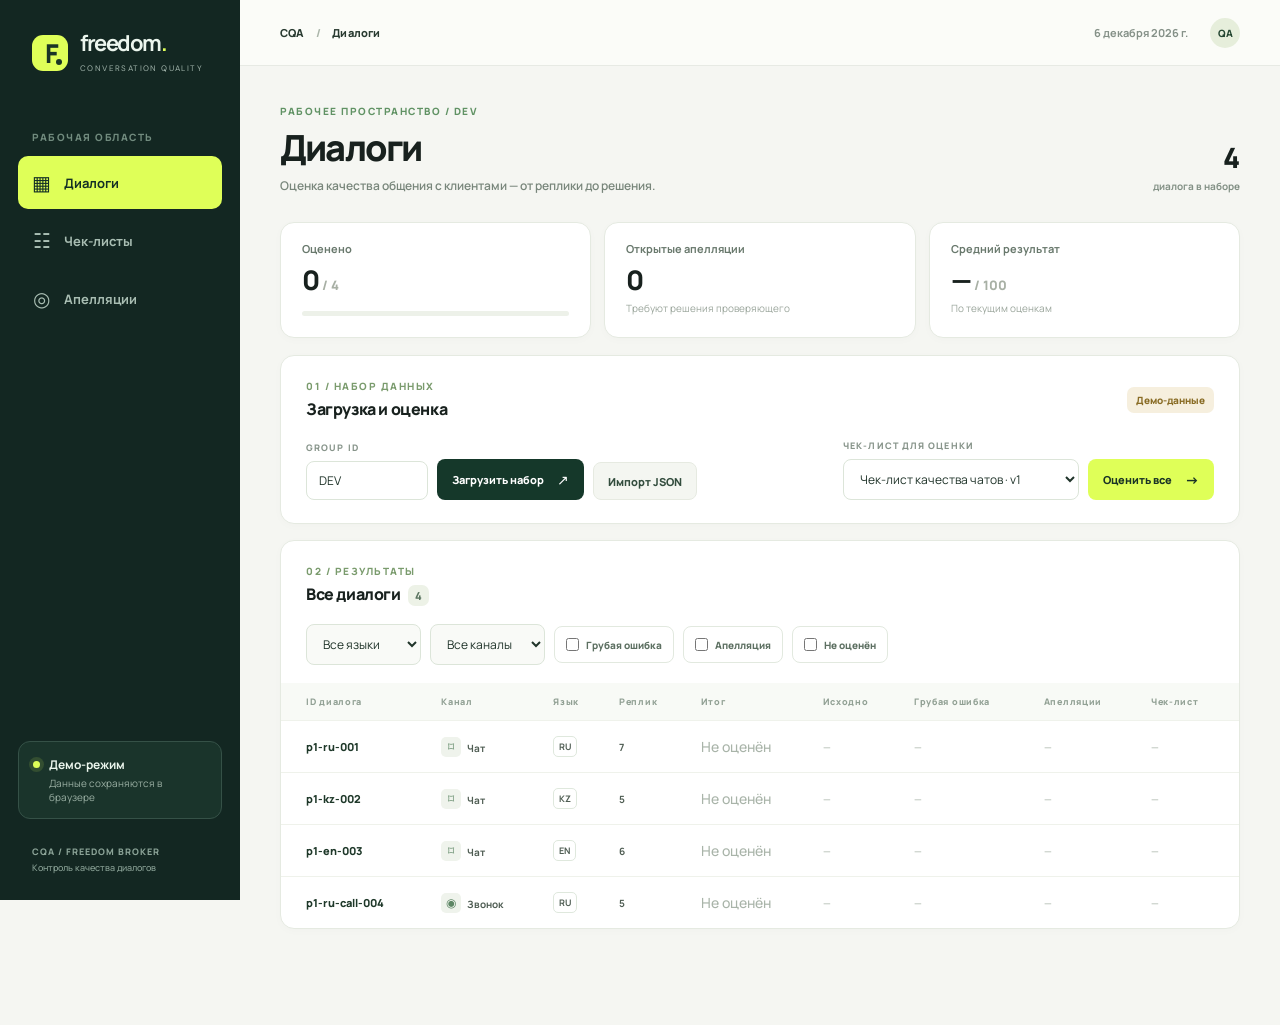
==== index.html @ 84fd0708 "Build CQA frontend demo with API adapter" ====
<!doctype html>
<html lang="ru">
<head>
  <meta charset="utf-8">
  <meta name="viewport" content="width=device-width, initial-scale=1">
  <meta name="theme-color" content="#f5f6f2">
  <title>CQA · Контроль качества диалогов</title>
  <link rel="stylesheet" href="./styles.css">
</head>
<body>
  <cqa-app api-base="/api"></cqa-app>
  <script type="module" src="./app.js"></script>
</body>
</html>
---- styles.css ----
@import url('https://fonts.googleapis.com/css2?family=DM+Sans:wght@400;500;600;700&family=Manrope:wght@400;500;600;700;800&display=swap');

:root{font-family:Manrope,Arial,sans-serif;color:#18211e;background:#f5f6f2;font-synthesis:none}*{box-sizing:border-box}[hidden]{display:none!important}body{margin:0}button,input,select,textarea{font:inherit}button{cursor:pointer}button:disabled{opacity:.46;cursor:not-allowed}a{color:inherit}cqa-app,cqa-conversation-list,cqa-conversation-card,cqa-checklist-editor,cqa-appeals{display:block}.app-shell{min-height:100vh;display:grid;grid-template-columns:240px minmax(0,1fr)}.sidebar{background:#132722;color:#ecf6ee;min-height:100vh;display:flex;flex-direction:column;padding:30px 18px 25px;position:sticky;top:0;height:100vh}.brand{display:flex;gap:12px;align-items:center;padding:2px 14px 57px}.brand-mark{height:36px;width:36px;border-radius:11px;background:#dfff58;color:#193526;display:grid;place-items:center;position:relative;font-size:26px;font-weight:800;letter-spacing:-4px;line-height:1}.brand-mark i{position:absolute;width:6px;height:6px;border-radius:50%;background:#193526;right:6px;bottom:6px}.brand strong{font-size:22px;letter-spacing:-1.5px;line-height:1}.brand strong span{color:#deff58}.brand small{display:block;font-family:'DM Sans',sans-serif;font-size:8px;letter-spacing:1.4px;margin-top:7px;color:#9db0a7}.workspace-label,.section-kicker,.eyebrow,.mini-label{font-size:10px;font-weight:800;letter-spacing:1.5px}.workspace-label{padding:0 14px;color:#718b7e;margin-bottom:12px}.nav{display:grid;gap:5px}.nav button{border:0;background:transparent;color:#a9beb3;padding:13px 14px;border-radius:10px;text-align:left;font-size:13px;font-weight:700;display:flex;gap:13px;align-items:center}.nav button span{font-size:20px;width:19px;text-align:center;font-weight:400}.nav button:hover{background:#224036;color:white}.nav button.active{background:#dfff58;color:#143025}.nav button i{font-style:normal;background:#f4ead8;color:#393719;border-radius:100px;padding:2px 6px;font-size:10px;margin-left:auto}.sidebar-bottom{margin-top:auto}.workspace-card{border:1px solid #355147;border-radius:12px;padding:14px;display:flex;gap:9px;align-items:flex-start;background:#1a342b}.workspace-card strong{display:block;font-size:12px}.workspace-card small{display:block;color:#9aafa3;font-size:10px;margin-top:3px;line-height:1.4}.live-dot{height:7px;width:7px;border-radius:50%;background:#dfff58;box-shadow:0 0 0 4px #dfff5820;margin-top:5px;flex:none}.sidebar-note{padding:25px 14px 0;color:#8ba397;font-size:9px;font-weight:800;letter-spacing:1px;line-height:1.7}.sidebar-note span{font-weight:500;letter-spacing:0}.main-shell{min-width:0}.topbar{height:66px;border-bottom:1px solid #e7eae4;display:flex;align-items:center;justify-content:space-between;padding:0 40px;background:#fbfcf8}.breadcrumb{font-size:11px;color:#283a30;font-weight:800;letter-spacing:.2px}.breadcrumb span{color:#aab5a9;margin:0 9px}.topbar-right{display:flex;gap:22px;align-items:center}.topbar-date{color:#859188;font-size:11px;font-weight:700}.avatar{height:30px;width:30px;border-radius:50%;display:grid;place-items:center;background:#e6eedb;color:#244631;font-size:10px;font-weight:800}main{max-width:1600px;margin:auto;padding:38px 40px 80px}.page-head{display:flex;align-items:flex-end;justify-content:space-between;gap:20px;margin-bottom:28px}.eyebrow{color:#609264;margin-bottom:9px}.page-head h1,.card-heading h1{font-size:36px;line-height:1.15;letter-spacing:-1.8px;margin:0 0 9px;font-weight:800}.page-head p{margin:0;color:#78867b;font-size:12px;font-weight:600}.head-stat{text-align:right;padding:0 0 1px;min-width:135px}.head-stat strong{display:block;font-size:28px;line-height:1;font-weight:800}.head-stat span{display:block;font-size:10px;color:#829085;margin-top:8px;font-weight:700}.metric-row{display:grid;grid-template-columns:repeat(3,minmax(0,1fr));gap:13px;margin-bottom:17px}.metric,.panel{border:1px solid #e5eae1;background:#fff;border-radius:14px;box-shadow:0 2px 10px #14271c05}.metric{padding:18px 21px;min-height:116px}.metric>span{display:block;color:#69796d;font-size:11px;font-weight:700}.metric strong{font-size:27px;font-weight:800;letter-spacing:-1px;display:block;margin-top:5px}.metric strong small{color:#a8b0a5;font-size:13px;letter-spacing:0}.metric>small{display:block;color:#9aa59b;font-size:10px;margin-top:3px}.metric-bar,.section-track{height:5px;background:#edf1e9;border-radius:9px;overflow:hidden;margin-top:13px}.metric-bar i,.section-track i{display:block;height:100%;background:#9fca49;border-radius:9px}.panel{padding:23px 25px;margin-bottom:16px}.section-heading{display:flex;align-items:center;justify-content:space-between;gap:12px;margin-bottom:19px}.section-kicker{color:#7a9b6d;display:block;margin-bottom:5px}.section-heading h2,.criteria-heading h2{font-size:16px;letter-spacing:-.4px;margin:0;font-weight:800}.section-heading h2 em,.criteria-heading h2 em{font-style:normal;font-size:11px;background:#edf2e7;color:#5b7560;border-radius:7px;padding:3px 7px;margin-left:5px}.mode-pill,.status-badge,.appeal-status{font-size:10px;font-weight:800;padding:6px 9px;border-radius:7px;background:#e9f4e8;color:#2c7a3d;white-space:nowrap}.mode-pill.demo{background:#f6efde;color:#896c25}.toolbar{display:flex;align-items:end;gap:9px;flex-wrap:wrap}.toolbar-spacer{flex:1}.field{display:flex;flex-direction:column;gap:7px;min-width:0}.field>span{font-size:9px;font-weight:800;color:#87948a;letter-spacing:1.1px}.field input,.field select,.field textarea,.filters select,.section-edit-row input,.scale-row input{background:#fff;border:1px solid #dce5d9;border-radius:8px;color:#20342a;outline:none;padding:10px 12px;font-size:12px;min-width:0;width:100%;transition:border-color .15s,box-shadow .15s}.field input:focus,.field select:focus,.field textarea:focus,.filters select:focus,.section-edit-row input:focus,.scale-row input:focus{border-color:#8eb74b;box-shadow:0 0 0 3px #c5e99040}.field textarea{resize:vertical;line-height:1.5}.field.compact{min-width:118px}.field.compact input{max-width:122px}.field.checklist-select{min-width:236px}.button{border:1px solid transparent;border-radius:8px;padding:10px 14px;font-size:11px;font-weight:800;min-height:38px;white-space:nowrap;display:inline-flex;align-items:center;justify-content:center;gap:13px;text-decoration:none}.button span{font-size:14px}.button.dark{background:#15382a;color:white}.button.dark:hover{background:#245842}.button.primary{background:#dfff58;color:#1a3326}.button.primary:hover{background:#d2f04b}.button.soft{background:#f4f6f1;color:#334d3e;border-color:#e6eae1}.button.soft:hover{background:#eaf1e5}.upload{position:relative;overflow:hidden}.upload input{position:absolute;inset:0;opacity:0;cursor:pointer}.job{margin-top:18px;border-top:1px solid #edf0e9;padding-top:15px}.job>div{display:flex;justify-content:space-between;font-size:11px;color:#77877a}.job strong{color:#2a4434}.job progress{width:100%;height:7px;accent-color:#9dca42;margin-top:8px}.list-panel{padding-bottom:0}.filters{display:flex;gap:9px;align-items:center;flex-wrap:wrap;margin-bottom:18px}.filters select{width:auto;min-width:115px;background:#f9faf7}.filter-check{display:inline-flex;align-items:center;gap:7px;border:1px solid #e2e9df;border-radius:8px;padding:9px 11px;color:#5d7062;font-size:10px;font-weight:800;min-height:37px;white-space:nowrap}.filter-check input,.toggle-row input{accent-color:#557d2a;margin:0}.table-wrap{overflow:auto;margin:0 -25px}.table-wrap table{width:100%;border-collapse:collapse;min-width:1000px;text-align:left}.table-wrap th{font-size:9px;letter-spacing:.7px;color:#91a094;padding:12px 13px;background:#f8faf6;font-weight:800;white-space:nowrap}.table-wrap th:first-child,.table-wrap td:first-child{padding-left:25px}.table-wrap td{padding:15px 13px;font-size:10px;font-weight:700;color:#4f5d53;border-top:1px solid #eff2eb;white-space:nowrap}.table-wrap tr[data-action]:hover{background:#f7fbef;cursor:pointer}.id-cell{color:#1e3829!important;font-size:11px!important;font-weight:800!important}.channel-icon{display:inline-grid;place-items:center;background:#eff3ec;color:#5d8665;width:20px;height:20px;border-radius:5px;margin-right:4px;font-size:12px}.language-pill{display:inline-block;border:1px solid #dfe8dd;border-radius:5px;padding:3px 5px;font-size:9px}.score-cell{font-size:14px!important;font-weight:800!important;color:#263e2e!important}.muted{color:#a9b4a9!important;font-weight:500}.count-pill{background:#fff2d8;color:#987025;border-radius:5px;padding:4px 6px}.checklist-cell{max-width:170px;overflow:hidden;text-overflow:ellipsis}.checklist-cell span{color:#a2ada4}.row-arrow{font-size:15px!important;color:#8a9e8a!important}.empty{text-align:center;padding:45px 20px;color:#a1aea2}.empty-icon{font-size:33px;color:#a9ca79}.empty h3{font-size:14px;color:#304c37;margin:7px 0}.empty p{font-size:11px;margin:0}.card-head{margin-bottom:23px}.back-link{border:0;background:transparent;padding:0;color:#6c856a;font-size:11px;font-weight:800;margin-bottom:16px}.back-link:hover,.text-button:hover{color:#28532e}.card-heading{display:flex;justify-content:space-between;gap:20px;align-items:center}.card-heading h1{margin-bottom:8px}.card-meta{display:flex;gap:9px;align-items:center;color:#708472;font-size:10px;font-weight:700}.card-meta span+span:before{content:'·';margin-right:9px;color:#b5c0b4}.detail-grid{display:grid;grid-template-columns:minmax(330px,.88fr) minmax(430px,1.12fr);gap:17px;align-items:start}.transcript-panel{position:sticky;top:16px;max-height:calc(100vh - 32px);overflow:auto}.subtle-count{color:#99a79a;font-size:10px;font-weight:700}.messages{display:grid;gap:14px}.message{border-radius:10px;border:1px solid #e8eee6;background:#fafcf9;padding:13px 15px;scroll-margin-top:20px;transition:background .3s,border-color .3s,box-shadow .3s}.message.operator{background:#eff7ed;border-color:#dcebdd}.message.bot,.message.system{background:#f6f7f6;color:#818e83}.message.highlight{background:#faffda;border-color:#b7d96d;box-shadow:0 0 0 3px #dfff5860}.message-info{display:flex;justify-content:space-between;gap:8px;align-items:center;color:#95a498;font-size:9px;font-weight:700}.speaker{color:#42694d;font-size:10px;font-weight:800}.client .speaker{color:#485d69}.bot .speaker,.system .speaker{color:#8a988e}.message p{font-size:11px;line-height:1.65;margin:8px 0 0;color:#334538;font-weight:600}.audio-box{border:1px solid #deeadb;background:#f4faf1;border-radius:10px;padding:13px;margin-bottom:18px}.audio-box strong,.audio-box span{display:block;font-size:10px}.audio-box span{color:#7d8d7c;margin-top:4px}.audio-box audio{width:100%;height:35px;margin-top:10px}.audio-box a{display:inline-block;font-size:10px;color:#477d48;margin-top:4px;font-weight:800}.result-col .panel{margin-bottom:15px}.evaluate-row{display:flex;align-items:end;gap:10px}.evaluate-row .field{flex:1}.score-hero{display:flex;align-items:center;justify-content:space-between;gap:13px;background:#f5faeb;border:1px solid #e5f0d8;border-radius:11px;padding:19px;margin-top:20px}.score-hero>div>span{display:block;color:#658360;font-size:9px;font-weight:800;letter-spacing:1px}.score-hero strong{display:block;color:#183b29;font-size:39px;letter-spacing:-2.5px;line-height:1.2}.score-hero strong small{font-size:12px;letter-spacing:0;color:#8ea18d}.score-hero p{margin:0;color:#829681;font-size:10px;font-weight:700}.gross-flag{background:#e4f2df;color:#4b7d4c;border-radius:6px;padding:7px 9px;font-size:9px;font-weight:800;white-space:nowrap}.gross-flag.active{background:#fee9e4;color:#b84d3f}.section-scores{display:grid;gap:14px;margin-top:21px}.section-scores>div{display:grid;grid-template-columns:1fr auto;gap:1px 10px;align-items:center}.section-scores span{font-size:10px;color:#607362;font-weight:700}.section-scores strong{font-size:11px;color:#25422e}.section-scores strong small{color:#9daea1;font-weight:600}.section-track{grid-column:1/-1;margin-top:5px;height:4px}.result-foot{border-top:1px solid #edf1e8;color:#a6b0a6;font-size:9px;margin-top:19px;padding-top:12px}.criteria-heading{margin:27px 0 13px}.criteria-list{display:grid;gap:12px}.criterion{background:white;border:1px solid #e5eae1;border-radius:12px;overflow:hidden;box-shadow:0 2px 10px #14271c04}.criterion-top{display:flex;align-items:center;gap:11px;padding:17px 17px 12px}.criterion-number{flex:none;height:27px;width:27px;border-radius:7px;background:#edf4e8;color:#4d794e;display:grid;place-items:center;font-size:10px;font-weight:800}.criterion-title{flex:1;min-width:0}.criterion-title h3{font-size:12px;margin:0 0 3px;font-weight:800;color:#253d2d}.criterion-title span{display:block;font-size:9px;color:#9aa99b;font-weight:700}.answer-pill{border-radius:5px;padding:5px 8px;font-size:10px;font-weight:800;white-space:nowrap;background:#f0f3ed;color:#6f806f}.answer-pill.good{background:#e4f4df;color:#47804b}.answer-pill.bad{background:#fff0e9;color:#ae6249}.answer-pill.na{background:#f2f0e3;color:#8b7a49}.criterion-body{padding:0 17px 15px}.criterion-score{display:flex;gap:10px;align-items:baseline;border-bottom:1px solid #f0f2ed;padding-bottom:10px}.criterion-score strong{font-size:11px}.criterion-score span{font-size:9px;color:#9aa99b;font-weight:700}.criterion-body>p{font-size:10px;color:#637466;line-height:1.65;margin:11px 0}.evidence-row{display:flex;gap:6px;flex-wrap:wrap}.evidence-chip{max-width:100%;overflow:hidden;text-overflow:ellipsis;white-space:nowrap;border:1px solid #dcebd7;background:#f7fbf4;border-radius:6px;color:#4f7355;padding:6px 8px;font-size:9px;text-align:left}.evidence-chip:hover{background:#eaf6e4}.evidence-chip b{color:#38613c}.na-box{border-left:3px solid #c3b884;background:#faf8ec;padding:8px 10px;margin-bottom:10px}.na-box strong{font-size:9px;color:#756d45;display:block}.na-box span{font-size:10px;color:#786f4a}.text-button{border:0;background:none;color:#5b8b55;font-size:10px;font-weight:800;padding:0}.criterion-body>.text-button{margin-top:12px}.criterion-actions{border-top:1px solid #f0f2ed;margin-top:13px;padding-top:11px}.criterion-actions .text-button{display:flex;justify-content:space-between;width:100%}.appeal-trail{border:1px solid #e8e5d4;background:#fffdf5;border-radius:8px;padding:10px;margin-top:12px;font-size:10px;color:#665e3b}.appeal-trail div{margin-top:4px}.appeal-trail p{margin:7px 0 0;color:#817753}.mini-label{color:#849a7f;font-size:9px}.history-panel{margin-top:17px}.history-row{border:0;border-top:1px solid #edf1e9;background:white;padding:12px 2px;display:flex;justify-content:space-between;text-align:left;width:100%;font-size:10px;color:#4e6753}.history-row.active{color:#2f773a}.history-row small{display:block;color:#9ca99b;margin-top:3px}.history-row strong{font-size:13px}.editor-grid{display:grid;grid-template-columns:275px minmax(0,1fr);gap:17px;align-items:start}.checklist-sidebar{position:sticky;top:16px}.checklist-item{display:flex;align-items:center;justify-content:space-between;gap:6px;text-align:left;border:1px solid #e8ede4;background:#fff;border-radius:9px;padding:12px;width:100%;margin-bottom:7px;color:#34513a}.checklist-item.active{border-color:#b4d884;background:#f5faec}.checklist-item strong,.checklist-item small{display:block}.checklist-item strong{font-size:10px;line-height:1.4}.checklist-item small{color:#97a697;font-size:9px;margin-top:4px}.checklist-item i{font-style:normal;color:#648150;background:#e4f0d6;padding:4px 6px;border-radius:4px;font-size:8px;font-weight:800}.sidebar-actions{display:grid;grid-template-columns:1fr 1fr;gap:6px;margin-top:14px}.sidebar-actions .button{font-size:9px;padding:8px 5px;white-space:normal}.editor-panel{padding:25px}.form-grid{display:grid;grid-template-columns:2fr 1fr;gap:12px}.form-grid.three{grid-template-columns:1fr 1.2fr 1fr}.editor-section-head{display:flex;justify-content:space-between;align-items:end;margin:29px 0 12px}.editor-section-head h3{margin:0;font-size:13px}.section-editor{display:grid;gap:7px}.section-edit-row{display:flex;align-items:center;gap:8px}.section-edit-row>span{font-size:10px;color:#91a18f;font-weight:800;width:25px}.section-edit-row input{flex:1}.icon-button{width:30px;height:30px;border:1px solid #e4eadf;background:#fafbf9;border-radius:6px;color:#758673;font-size:18px;display:grid;place-items:center}.icon-button:hover{color:#b54b43;background:#fff2ee}.criterion-editor-list{display:grid;gap:7px}.criterion-edit{border:1px solid #e4ebdf;border-radius:9px;background:#fff;overflow:hidden}.criterion-edit[open]{border-color:#bfd99e}.criterion-edit summary{list-style:none;cursor:pointer;display:flex;align-items:center;gap:10px;padding:11px}.criterion-edit summary::-webkit-details-marker{display:none}.criterion-edit summary>span:nth-child(2){flex:1}.criterion-edit summary strong,.criterion-edit summary small{display:block}.criterion-edit summary strong{font-size:10px;color:#2b4a33}.criterion-edit summary small{font-size:9px;color:#a1afa0;margin-top:2px}.summary-arrow{font-size:17px;color:#94a592}.criterion-edit-body{border-top:1px solid #e9efe5;background:#fdfefd;padding:15px;display:grid;gap:12px}.toggle-row{font-size:10px;font-weight:800;color:#536d55;display:flex;gap:7px;align-items:center}.scale-editor{background:#f5f8f3;border-radius:8px;padding:11px}.small-head{display:flex;justify-content:space-between;align-items:center;margin-bottom:8px;font-size:10px}.scale-row{display:grid;grid-template-columns:75px 1fr 30px;gap:6px;margin-top:6px}.editor-item-actions{display:flex;gap:13px;border-top:1px solid #e9eee6;padding-top:12px}.editor-item-actions .danger-text{margin-left:auto}.danger-text{color:#bb5b4a!important}.editor-footer{border-top:1px solid #e5ece1;padding-top:20px;margin-top:24px;display:flex;justify-content:space-between;align-items:center;gap:12px}.editor-footer>div{display:flex;align-items:baseline;gap:7px}.editor-footer span{font-size:10px;color:#758774;font-weight:700}.editor-footer strong{font-size:23px;color:#264d30}.editor-footer small{font-size:9px;color:#a5b2a3}.error-list{color:#a34236;background:#fff4f0;border:1px solid #f3d5ca;border-radius:8px;font-size:10px;padding:12px 12px 12px 27px}.appeals-grid{display:grid;grid-template-columns:300px minmax(0,1fr);gap:17px;align-items:start}.appeals-queue{position:sticky;top:16px}.queue-tabs{display:flex;background:#f4f7f1;border-radius:8px;padding:3px;margin-bottom:13px}.queue-tabs button{border:0;background:none;flex:1;color:#7c8c7c;font-size:10px;font-weight:800;padding:8px;border-radius:6px}.queue-tabs button.active{background:white;color:#345c3b;box-shadow:0 1px 4px #263b2415}.appeal-item{display:grid;gap:5px;text-align:left;width:100%;background:white;border:1px solid #e8ede4;border-radius:8px;padding:12px;margin-top:7px;color:#334b39;font-size:10px}.appeal-item.active{border-color:#a9d17a;background:#f7fbf1}.appeal-item-top{display:flex;justify-content:space-between;align-items:center;gap:6px}.appeal-item-top strong{font-size:11px}.appeal-item small{color:#96a497;font-size:9px}.appeal-status{justify-self:start;margin-top:4px}.appeal-status.open{background:#fff1d9;color:#9c6c1e}.appeal-info{display:grid;grid-template-columns:repeat(3,1fr);gap:12px;border:1px solid #e8eee4;border-radius:9px;padding:13px;margin-bottom:20px}.appeal-info span{display:block;color:#9aab99;font-size:9px;font-weight:800;letter-spacing:.7px;margin-bottom:5px}.appeal-info strong{display:block;font-size:11px;color:#365140}.review-block{border-top:1px solid #edf1e9;padding:16px 0}.review-block>p{font-size:11px;line-height:1.65;color:#3c5341;margin:7px 0 0}.review-messages{display:grid;gap:7px;margin-top:10px}.review-message{background:#f8faf6;border:1px solid #e8eee4;border-radius:7px;padding:10px}.review-message.highlight{border-color:#aad075;background:#f2fae9}.review-message span{font-size:9px;color:#7d967c;font-weight:800}.review-message p{font-size:10px;line-height:1.5;color:#405446;margin:5px 0 0}.comment-block{background:#f8faf4;border:1px solid #e8efe1;border-radius:8px;padding:13px}.comment-block small{color:#9eab9b;font-size:9px}.decision-form{border-top:1px solid #edf1e9;padding-top:20px;margin-top:18px;display:grid;gap:14px}.decision-actions{display:flex;gap:18px}.decision-actions label{display:flex;align-items:center;gap:6px;font-size:11px;font-weight:800;color:#47604a}.decision-actions input{accent-color:#5f9a38}.decision-form .button{justify-self:start}.decision-complete{background:#f5faed;border:1px solid #deebd5;border-radius:9px;padding:15px;margin-top:18px}.decision-complete strong{display:block;font-size:14px;margin-top:5px}.decision-complete p,.decision-complete div{font-size:10px;color:#5c735b}.decision-complete b{color:#2e5b32}.toast{position:fixed;bottom:22px;right:22px;z-index:20;background:#1e4530;color:white;padding:12px 14px;border-radius:9px;box-shadow:0 10px 35px #102b1a30;font-size:11px;font-weight:700;display:flex;gap:17px;align-items:center;max-width:360px}.toast.error{background:#9b4d3c}.toast button{border:0;background:transparent;color:inherit;font-size:17px}.modal-backdrop{position:fixed;inset:0;background:#11251bbb;display:grid;place-items:center;z-index:15;padding:20px}.modal{width:min(100%,440px);background:white;border-radius:14px;padding:25px;position:relative;box-shadow:0 20px 80px #091c1355}.modal h2{font-size:20px;margin:4px 0 6px}.modal p{color:#728474;font-size:11px;margin:0 0 20px}.modal-close{position:absolute;right:17px;top:13px;border:0;background:none;font-size:20px;color:#849487}.modal-actions{display:flex;justify-content:flex-end;gap:8px;margin-top:18px}
@media(max-width:1150px){.app-shell{grid-template-columns:195px minmax(0,1fr)}.sidebar{padding-left:10px;padding-right:10px}.brand{padding-left:10px}.topbar{padding:0 25px}main{padding:30px 25px 70px}.detail-grid{grid-template-columns:1fr}.transcript-panel{position:static;max-height:none}.messages{grid-template-columns:repeat(2,minmax(0,1fr))}.editor-grid,.appeals-grid{grid-template-columns:240px minmax(0,1fr)}}@media(max-width:760px){.app-shell{display:block}.sidebar{min-height:0;height:auto;position:static;padding:12px 15px;display:block}.brand{padding:0}.brand-mark{width:30px;height:30px;font-size:21px}.brand strong{font-size:18px}.workspace-label,.sidebar-bottom{display:none}.nav{display:flex;margin-top:13px;overflow:auto}.nav button{padding:8px 10px;white-space:nowrap;font-size:10px}.nav button span{font-size:15px;width:auto}.topbar{height:48px;padding:0 16px}.topbar-date{display:none}main{padding:25px 15px 55px}.page-head h1,.card-heading h1{font-size:29px}.metric-row{grid-template-columns:repeat(3,minmax(0,1fr));gap:7px}.metric{padding:12px;min-height:103px}.metric strong{font-size:21px}.metric>span{font-size:9px}.panel{padding:18px}.table-wrap{margin:0 -18px}.editor-grid,.appeals-grid{grid-template-columns:1fr}.checklist-sidebar,.appeals-queue{position:static}.messages{grid-template-columns:1fr}.page-head{align-items:start}.head-stat{min-width:90px}.toolbar-spacer{display:none}.field.checklist-select{min-width:170px}.form-grid,.form-grid.three{grid-template-columns:1fr 1fr}.score-hero{align-items:start;flex-direction:column}.appeal-info{grid-template-columns:1fr 1fr}}@media(max-width:480px){.metric-row{grid-template-columns:1fr 1fr}.metric-row .metric:last-child{grid-column:1/-1}.page-head{display:block}.page-head>.button{margin-top:16px}.head-stat{text-align:left;margin-top:14px}.toolbar .button{flex:1}.field.checklist-select{width:100%}.evaluate-row{flex-direction:column;align-items:stretch}.evaluate-row .field{width:100%}.form-grid,.form-grid.three{grid-template-columns:1fr}.editor-footer{align-items:stretch;flex-direction:column}.editor-footer .button{align-self:stretch}.appeal-info{grid-template-columns:1fr}.topbar-right{gap:0}}
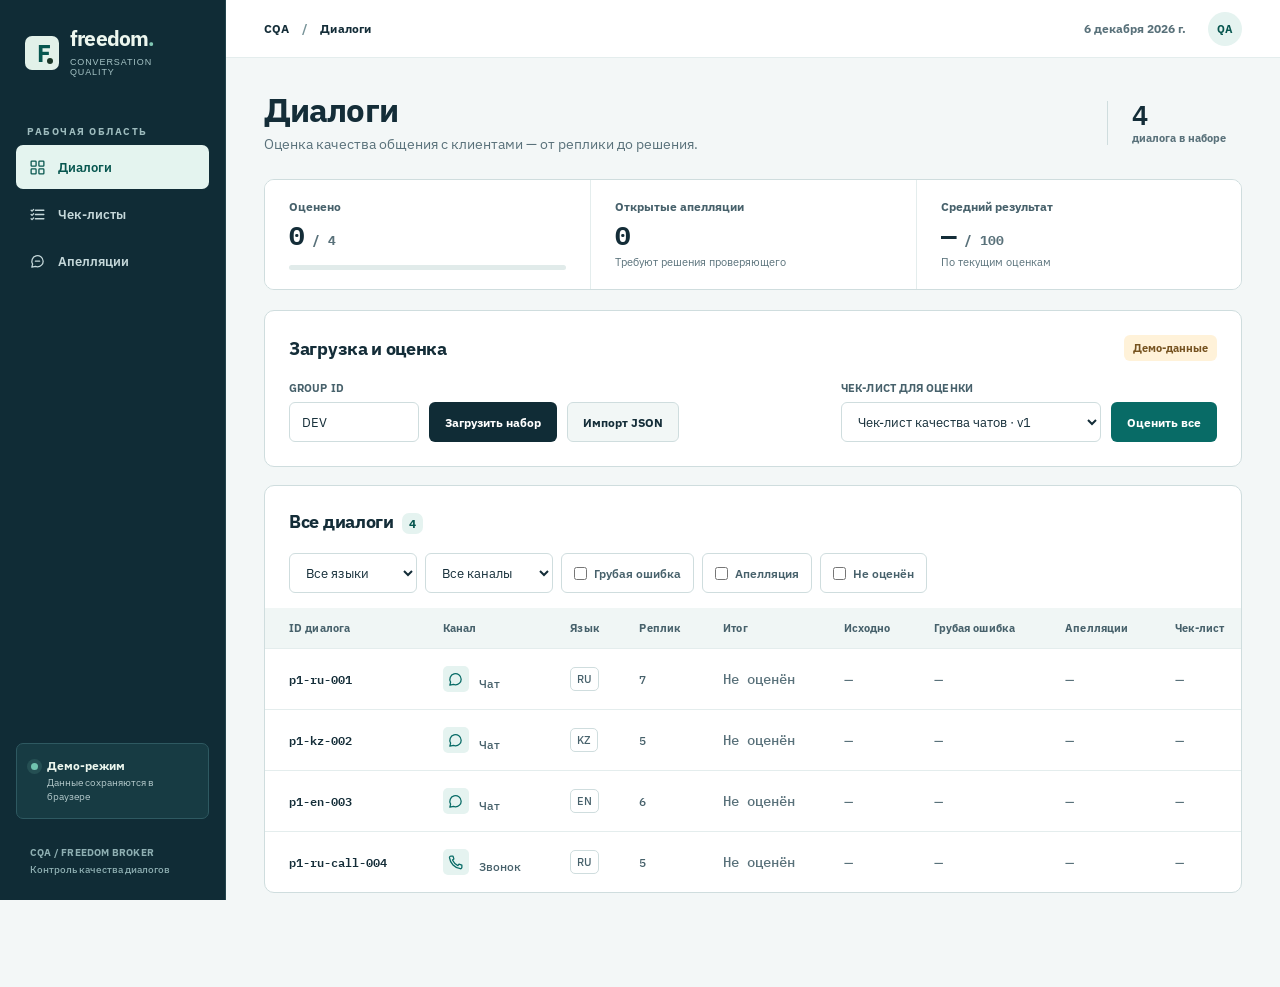
==== commit b8c9a31b: "Refine CQA workbench design and accessibility" ====
--- a/index.html
+++ b/index.html
@@ -6,6 +6,7 @@
   <meta name="theme-color" content="#f5f6f2">
   <title>CQA · Контроль качества диалогов</title>
   <link rel="stylesheet" href="./styles.css">
+  <link rel="stylesheet" href="./design.css">
 </head>
 <body>
   <cqa-app api-base="/api"></cqa-app>
--- a/styles.css
+++ b/styles.css
@@ -1,4 +1,3 @@
-@import url('https://fonts.googleapis.com/css2?family=DM+Sans:wght@400;500;600;700&family=Manrope:wght@400;500;600;700;800&display=swap');
 
 :root{font-family:Manrope,Arial,sans-serif;color:#18211e;background:#f5f6f2;font-synthesis:none}*{box-sizing:border-box}[hidden]{display:none!important}body{margin:0}button,input,select,textarea{font:inherit}button{cursor:pointer}button:disabled{opacity:.46;cursor:not-allowed}a{color:inherit}cqa-app,cqa-conversation-list,cqa-conversation-card,cqa-checklist-editor,cqa-appeals{display:block}.app-shell{min-height:100vh;display:grid;grid-template-columns:240px minmax(0,1fr)}.sidebar{background:#132722;color:#ecf6ee;min-height:100vh;display:flex;flex-direction:column;padding:30px 18px 25px;position:sticky;top:0;height:100vh}.brand{display:flex;gap:12px;align-items:center;padding:2px 14px 57px}.brand-mark{height:36px;width:36px;border-radius:11px;background:#dfff58;color:#193526;display:grid;place-items:center;position:relative;font-size:26px;font-weight:800;letter-spacing:-4px;line-height:1}.brand-mark i{position:absolute;width:6px;height:6px;border-radius:50%;background:#193526;right:6px;bottom:6px}.brand strong{font-size:22px;letter-spacing:-1.5px;line-height:1}.brand strong span{color:#deff58}.brand small{display:block;font-family:'DM Sans',sans-serif;font-size:8px;letter-spacing:1.4px;margin-top:7px;color:#9db0a7}.workspace-label,.section-kicker,.eyebrow,.mini-label{font-size:10px;font-weight:800;letter-spacing:1.5px}.workspace-label{padding:0 14px;color:#718b7e;margin-bottom:12px}.nav{display:grid;gap:5px}.nav button{border:0;background:transparent;color:#a9beb3;padding:13px 14px;border-radius:10px;text-align:left;font-size:13px;font-weight:700;display:flex;gap:13px;align-items:center}.nav button span{font-size:20px;width:19px;text-align:center;font-weight:400}.nav button:hover{background:#224036;color:white}.nav button.active{background:#dfff58;color:#143025}.nav button i{font-style:normal;background:#f4ead8;color:#393719;border-radius:100px;padding:2px 6px;font-size:10px;margin-left:auto}.sidebar-bottom{margin-top:auto}.workspace-card{border:1px solid #355147;border-radius:12px;padding:14px;display:flex;gap:9px;align-items:flex-start;background:#1a342b}.workspace-card strong{display:block;font-size:12px}.workspace-card small{display:block;color:#9aafa3;font-size:10px;margin-top:3px;line-height:1.4}.live-dot{height:7px;width:7px;border-radius:50%;background:#dfff58;box-shadow:0 0 0 4px #dfff5820;margin-top:5px;flex:none}.sidebar-note{padding:25px 14px 0;color:#8ba397;font-size:9px;font-weight:800;letter-spacing:1px;line-height:1.7}.sidebar-note span{font-weight:500;letter-spacing:0}.main-shell{min-width:0}.topbar{height:66px;border-bottom:1px solid #e7eae4;display:flex;align-items:center;justify-content:space-between;padding:0 40px;background:#fbfcf8}.breadcrumb{font-size:11px;color:#283a30;font-weight:800;letter-spacing:.2px}.breadcrumb span{color:#aab5a9;margin:0 9px}.topbar-right{display:flex;gap:22px;align-items:center}.topbar-date{color:#859188;font-size:11px;font-weight:700}.avatar{height:30px;width:30px;border-radius:50%;display:grid;place-items:center;background:#e6eedb;color:#244631;font-size:10px;font-weight:800}main{max-width:1600px;margin:auto;padding:38px 40px 80px}.page-head{display:flex;align-items:flex-end;justify-content:space-between;gap:20px;margin-bottom:28px}.eyebrow{color:#609264;margin-bottom:9px}.page-head h1,.card-heading h1{font-size:36px;line-height:1.15;letter-spacing:-1.8px;margin:0 0 9px;font-weight:800}.page-head p{margin:0;color:#78867b;font-size:12px;font-weight:600}.head-stat{text-align:right;padding:0 0 1px;min-width:135px}.head-stat strong{display:block;font-size:28px;line-height:1;font-weight:800}.head-stat span{display:block;font-size:10px;color:#829085;margin-top:8px;font-weight:700}.metric-row{display:grid;grid-template-columns:repeat(3,minmax(0,1fr));gap:13px;margin-bottom:17px}.metric,.panel{border:1px solid #e5eae1;background:#fff;border-radius:14px;box-shadow:0 2px 10px #14271c05}.metric{padding:18px 21px;min-height:116px}.metric>span{display:block;color:#69796d;font-size:11px;font-weight:700}.metric strong{font-size:27px;font-weight:800;letter-spacing:-1px;display:block;margin-top:5px}.metric strong small{color:#a8b0a5;font-size:13px;letter-spacing:0}.metric>small{display:block;color:#9aa59b;font-size:10px;margin-top:3px}.metric-bar,.section-track{height:5px;background:#edf1e9;border-radius:9px;overflow:hidden;margin-top:13px}.metric-bar i,.section-track i{display:block;height:100%;background:#9fca49;border-radius:9px}.panel{padding:23px 25px;margin-bottom:16px}.section-heading{display:flex;align-items:center;justify-content:space-between;gap:12px;margin-bottom:19px}.section-kicker{color:#7a9b6d;display:block;margin-bottom:5px}.section-heading h2,.criteria-heading h2{font-size:16px;letter-spacing:-.4px;margin:0;font-weight:800}.section-heading h2 em,.criteria-heading h2 em{font-style:normal;font-size:11px;background:#edf2e7;color:#5b7560;border-radius:7px;padding:3px 7px;margin-left:5px}.mode-pill,.status-badge,.appeal-status{font-size:10px;font-weight:800;padding:6px 9px;border-radius:7px;background:#e9f4e8;color:#2c7a3d;white-space:nowrap}.mode-pill.demo{background:#f6efde;color:#896c25}.toolbar{display:flex;align-items:end;gap:9px;flex-wrap:wrap}.toolbar-spacer{flex:1}.field{display:flex;flex-direction:column;gap:7px;min-width:0}.field>span{font-size:9px;font-weight:800;color:#87948a;letter-spacing:1.1px}.field input,.field select,.field textarea,.filters select,.section-edit-row input,.scale-row input{background:#fff;border:1px solid #dce5d9;border-radius:8px;color:#20342a;outline:none;padding:10px 12px;font-size:12px;min-width:0;width:100%;transition:border-color .15s,box-shadow .15s}.field input:focus,.field select:focus,.field textarea:focus,.filters select:focus,.section-edit-row input:focus,.scale-row input:focus{border-color:#8eb74b;box-shadow:0 0 0 3px #c5e99040}.field textarea{resize:vertical;line-height:1.5}.field.compact{min-width:118px}.field.compact input{max-width:122px}.field.checklist-select{min-width:236px}.button{border:1px solid transparent;border-radius:8px;padding:10px 14px;font-size:11px;font-weight:800;min-height:38px;white-space:nowrap;display:inline-flex;align-items:center;justify-content:center;gap:13px;text-decoration:none}.button span{font-size:14px}.button.dark{background:#15382a;color:white}.button.dark:hover{background:#245842}.button.primary{background:#dfff58;color:#1a3326}.button.primary:hover{background:#d2f04b}.button.soft{background:#f4f6f1;color:#334d3e;border-color:#e6eae1}.button.soft:hover{background:#eaf1e5}.upload{position:relative;overflow:hidden}.upload input{position:absolute;inset:0;opacity:0;cursor:pointer}.job{margin-top:18px;border-top:1px solid #edf0e9;padding-top:15px}.job>div{display:flex;justify-content:space-between;font-size:11px;color:#77877a}.job strong{color:#2a4434}.job progress{width:100%;height:7px;accent-color:#9dca42;margin-top:8px}.list-panel{padding-bottom:0}.filters{display:flex;gap:9px;align-items:center;flex-wrap:wrap;margin-bottom:18px}.filters select{width:auto;min-width:115px;background:#f9faf7}.filter-check{display:inline-flex;align-items:center;gap:7px;border:1px solid #e2e9df;border-radius:8px;padding:9px 11px;color:#5d7062;font-size:10px;font-weight:800;min-height:37px;white-space:nowrap}.filter-check input,.toggle-row input{accent-color:#557d2a;margin:0}.table-wrap{overflow:auto;margin:0 -25px}.table-wrap table{width:100%;border-collapse:collapse;min-width:1000px;text-align:left}.table-wrap th{font-size:9px;letter-spacing:.7px;color:#91a094;padding:12px 13px;background:#f8faf6;font-weight:800;white-space:nowrap}.table-wrap th:first-child,.table-wrap td:first-child{padding-left:25px}.table-wrap td{padding:15px 13px;font-size:10px;font-weight:700;color:#4f5d53;border-top:1px solid #eff2eb;white-space:nowrap}.table-wrap tr[data-action]:hover{background:#f7fbef;cursor:pointer}.id-cell{color:#1e3829!important;font-size:11px!important;font-weight:800!important}.channel-icon{display:inline-grid;place-items:center;background:#eff3ec;color:#5d8665;width:20px;height:20px;border-radius:5px;margin-right:4px;font-size:12px}.language-pill{display:inline-block;border:1px solid #dfe8dd;border-radius:5px;padding:3px 5px;font-size:9px}.score-cell{font-size:14px!important;font-weight:800!important;color:#263e2e!important}.muted{color:#a9b4a9!important;font-weight:500}.count-pill{background:#fff2d8;color:#987025;border-radius:5px;padding:4px 6px}.checklist-cell{max-width:170px;overflow:hidden;text-overflow:ellipsis}.checklist-cell span{color:#a2ada4}.row-arrow{font-size:15px!important;color:#8a9e8a!important}.empty{text-align:center;padding:45px 20px;color:#a1aea2}.empty-icon{font-size:33px;color:#a9ca79}.empty h3{font-size:14px;color:#304c37;margin:7px 0}.empty p{font-size:11px;margin:0}.card-head{margin-bottom:23px}.back-link{border:0;background:transparent;padding:0;color:#6c856a;font-size:11px;font-weight:800;margin-bottom:16px}.back-link:hover,.text-button:hover{color:#28532e}.card-heading{display:flex;justify-content:space-between;gap:20px;align-items:center}.card-heading h1{margin-bottom:8px}.card-meta{display:flex;gap:9px;align-items:center;color:#708472;font-size:10px;font-weight:700}.card-meta span+span:before{content:'·';margin-right:9px;color:#b5c0b4}.detail-grid{display:grid;grid-template-columns:minmax(330px,.88fr) minmax(430px,1.12fr);gap:17px;align-items:start}.transcript-panel{position:sticky;top:16px;max-height:calc(100vh - 32px);overflow:auto}.subtle-count{color:#99a79a;font-size:10px;font-weight:700}.messages{display:grid;gap:14px}.message{border-radius:10px;border:1px solid #e8eee6;background:#fafcf9;padding:13px 15px;scroll-margin-top:20px;transition:background .3s,border-color .3s,box-shadow .3s}.message.operator{background:#eff7ed;border-color:#dcebdd}.message.bot,.message.system{background:#f6f7f6;color:#818e83}.message.highlight{background:#faffda;border-color:#b7d96d;box-shadow:0 0 0 3px #dfff5860}.message-info{display:flex;justify-content:space-between;gap:8px;align-items:center;color:#95a498;font-size:9px;font-weight:700}.speaker{color:#42694d;font-size:10px;font-weight:800}.client .speaker{color:#485d69}.bot .speaker,.system .speaker{color:#8a988e}.message p{font-size:11px;line-height:1.65;margin:8px 0 0;color:#334538;font-weight:600}.audio-box{border:1px solid #deeadb;background:#f4faf1;border-radius:10px;padding:13px;margin-bottom:18px}.audio-box strong,.audio-box span{display:block;font-size:10px}.audio-box span{color:#7d8d7c;margin-top:4px}.audio-box audio{width:100%;height:35px;margin-top:10px}.audio-box a{display:inline-block;font-size:10px;color:#477d48;margin-top:4px;font-weight:800}.result-col .panel{margin-bottom:15px}.evaluate-row{display:flex;align-items:end;gap:10px}.evaluate-row .field{flex:1}.score-hero{display:flex;align-items:center;justify-content:space-between;gap:13px;background:#f5faeb;border:1px solid #e5f0d8;border-radius:11px;padding:19px;margin-top:20px}.score-hero>div>span{display:block;color:#658360;font-size:9px;font-weight:800;letter-spacing:1px}.score-hero strong{display:block;color:#183b29;font-size:39px;letter-spacing:-2.5px;line-height:1.2}.score-hero strong small{font-size:12px;letter-spacing:0;color:#8ea18d}.score-hero p{margin:0;color:#829681;font-size:10px;font-weight:700}.gross-flag{background:#e4f2df;color:#4b7d4c;border-radius:6px;padding:7px 9px;font-size:9px;font-weight:800;white-space:nowrap}.gross-flag.active{background:#fee9e4;color:#b84d3f}.section-scores{display:grid;gap:14px;margin-top:21px}.section-scores>div{display:grid;grid-template-columns:1fr auto;gap:1px 10px;align-items:center}.section-scores span{font-size:10px;color:#607362;font-weight:700}.section-scores strong{font-size:11px;color:#25422e}.section-scores strong small{color:#9daea1;font-weight:600}.section-track{grid-column:1/-1;margin-top:5px;height:4px}.result-foot{border-top:1px solid #edf1e8;color:#a6b0a6;font-size:9px;margin-top:19px;padding-top:12px}.criteria-heading{margin:27px 0 13px}.criteria-list{display:grid;gap:12px}.criterion{background:white;border:1px solid #e5eae1;border-radius:12px;overflow:hidden;box-shadow:0 2px 10px #14271c04}.criterion-top{display:flex;align-items:center;gap:11px;padding:17px 17px 12px}.criterion-number{flex:none;height:27px;width:27px;border-radius:7px;background:#edf4e8;color:#4d794e;display:grid;place-items:center;font-size:10px;font-weight:800}.criterion-title{flex:1;min-width:0}.criterion-title h3{font-size:12px;margin:0 0 3px;font-weight:800;color:#253d2d}.criterion-title span{display:block;font-size:9px;color:#9aa99b;font-weight:700}.answer-pill{border-radius:5px;padding:5px 8px;font-size:10px;font-weight:800;white-space:nowrap;background:#f0f3ed;color:#6f806f}.answer-pill.good{background:#e4f4df;color:#47804b}.answer-pill.bad{background:#fff0e9;color:#ae6249}.answer-pill.na{background:#f2f0e3;color:#8b7a49}.criterion-body{padding:0 17px 15px}.criterion-score{display:flex;gap:10px;align-items:baseline;border-bottom:1px solid #f0f2ed;padding-bottom:10px}.criterion-score strong{font-size:11px}.criterion-score span{font-size:9px;color:#9aa99b;font-weight:700}.criterion-body>p{font-size:10px;color:#637466;line-height:1.65;margin:11px 0}.evidence-row{display:flex;gap:6px;flex-wrap:wrap}.evidence-chip{max-width:100%;overflow:hidden;text-overflow:ellipsis;white-space:nowrap;border:1px solid #dcebd7;background:#f7fbf4;border-radius:6px;color:#4f7355;padding:6px 8px;font-size:9px;text-align:left}.evidence-chip:hover{background:#eaf6e4}.evidence-chip b{color:#38613c}.na-box{border-left:3px solid #c3b884;background:#faf8ec;padding:8px 10px;margin-bottom:10px}.na-box strong{font-size:9px;color:#756d45;display:block}.na-box span{font-size:10px;color:#786f4a}.text-button{border:0;background:none;color:#5b8b55;font-size:10px;font-weight:800;padding:0}.criterion-body>.text-button{margin-top:12px}.criterion-actions{border-top:1px solid #f0f2ed;margin-top:13px;padding-top:11px}.criterion-actions .text-button{display:flex;justify-content:space-between;width:100%}.appeal-trail{border:1px solid #e8e5d4;background:#fffdf5;border-radius:8px;padding:10px;margin-top:12px;font-size:10px;color:#665e3b}.appeal-trail div{margin-top:4px}.appeal-trail p{margin:7px 0 0;color:#817753}.mini-label{color:#849a7f;font-size:9px}.history-panel{margin-top:17px}.history-row{border:0;border-top:1px solid #edf1e9;background:white;padding:12px 2px;display:flex;justify-content:space-between;text-align:left;width:100%;font-size:10px;color:#4e6753}.history-row.active{color:#2f773a}.history-row small{display:block;color:#9ca99b;margin-top:3px}.history-row strong{font-size:13px}.editor-grid{display:grid;grid-template-columns:275px minmax(0,1fr);gap:17px;align-items:start}.checklist-sidebar{position:sticky;top:16px}.checklist-item{display:flex;align-items:center;justify-content:space-between;gap:6px;text-align:left;border:1px solid #e8ede4;background:#fff;border-radius:9px;padding:12px;width:100%;margin-bottom:7px;color:#34513a}.checklist-item.active{border-color:#b4d884;background:#f5faec}.checklist-item strong,.checklist-item small{display:block}.checklist-item strong{font-size:10px;line-height:1.4}.checklist-item small{color:#97a697;font-size:9px;margin-top:4px}.checklist-item i{font-style:normal;color:#648150;background:#e4f0d6;padding:4px 6px;border-radius:4px;font-size:8px;font-weight:800}.sidebar-actions{display:grid;grid-template-columns:1fr 1fr;gap:6px;margin-top:14px}.sidebar-actions .button{font-size:9px;padding:8px 5px;white-space:normal}.editor-panel{padding:25px}.form-grid{display:grid;grid-template-columns:2fr 1fr;gap:12px}.form-grid.three{grid-template-columns:1fr 1.2fr 1fr}.editor-section-head{display:flex;justify-content:space-between;align-items:end;margin:29px 0 12px}.editor-section-head h3{margin:0;font-size:13px}.section-editor{display:grid;gap:7px}.section-edit-row{display:flex;align-items:center;gap:8px}.section-edit-row>span{font-size:10px;color:#91a18f;font-weight:800;width:25px}.section-edit-row input{flex:1}.icon-button{width:30px;height:30px;border:1px solid #e4eadf;background:#fafbf9;border-radius:6px;color:#758673;font-size:18px;display:grid;place-items:center}.icon-button:hover{color:#b54b43;background:#fff2ee}.criterion-editor-list{display:grid;gap:7px}.criterion-edit{border:1px solid #e4ebdf;border-radius:9px;background:#fff;overflow:hidden}.criterion-edit[open]{border-color:#bfd99e}.criterion-edit summary{list-style:none;cursor:pointer;display:flex;align-items:center;gap:10px;padding:11px}.criterion-edit summary::-webkit-details-marker{display:none}.criterion-edit summary>span:nth-child(2){flex:1}.criterion-edit summary strong,.criterion-edit summary small{display:block}.criterion-edit summary strong{font-size:10px;color:#2b4a33}.criterion-edit summary small{font-size:9px;color:#a1afa0;margin-top:2px}.summary-arrow{font-size:17px;color:#94a592}.criterion-edit-body{border-top:1px solid #e9efe5;background:#fdfefd;padding:15px;display:grid;gap:12px}.toggle-row{font-size:10px;font-weight:800;color:#536d55;display:flex;gap:7px;align-items:center}.scale-editor{background:#f5f8f3;border-radius:8px;padding:11px}.small-head{display:flex;justify-content:space-between;align-items:center;margin-bottom:8px;font-size:10px}.scale-row{display:grid;grid-template-columns:75px 1fr 30px;gap:6px;margin-top:6px}.editor-item-actions{display:flex;gap:13px;border-top:1px solid #e9eee6;padding-top:12px}.editor-item-actions .danger-text{margin-left:auto}.danger-text{color:#bb5b4a!important}.editor-footer{border-top:1px solid #e5ece1;padding-top:20px;margin-top:24px;display:flex;justify-content:space-between;align-items:center;gap:12px}.editor-footer>div{display:flex;align-items:baseline;gap:7px}.editor-footer span{font-size:10px;color:#758774;font-weight:700}.editor-footer strong{font-size:23px;color:#264d30}.editor-footer small{font-size:9px;color:#a5b2a3}.error-list{color:#a34236;background:#fff4f0;border:1px solid #f3d5ca;border-radius:8px;font-size:10px;padding:12px 12px 12px 27px}.appeals-grid{display:grid;grid-template-columns:300px minmax(0,1fr);gap:17px;align-items:start}.appeals-queue{position:sticky;top:16px}.queue-tabs{display:flex;background:#f4f7f1;border-radius:8px;padding:3px;margin-bottom:13px}.queue-tabs button{border:0;background:none;flex:1;color:#7c8c7c;font-size:10px;font-weight:800;padding:8px;border-radius:6px}.queue-tabs button.active{background:white;color:#345c3b;box-shadow:0 1px 4px #263b2415}.appeal-item{display:grid;gap:5px;text-align:left;width:100%;background:white;border:1px solid #e8ede4;border-radius:8px;padding:12px;margin-top:7px;color:#334b39;font-size:10px}.appeal-item.active{border-color:#a9d17a;background:#f7fbf1}.appeal-item-top{display:flex;justify-content:space-between;align-items:center;gap:6px}.appeal-item-top strong{font-size:11px}.appeal-item small{color:#96a497;font-size:9px}.appeal-status{justify-self:start;margin-top:4px}.appeal-status.open{background:#fff1d9;color:#9c6c1e}.appeal-info{display:grid;grid-template-columns:repeat(3,1fr);gap:12px;border:1px solid #e8eee4;border-radius:9px;padding:13px;margin-bottom:20px}.appeal-info span{display:block;color:#9aab99;font-size:9px;font-weight:800;letter-spacing:.7px;margin-bottom:5px}.appeal-info strong{display:block;font-size:11px;color:#365140}.review-block{border-top:1px solid #edf1e9;padding:16px 0}.review-block>p{font-size:11px;line-height:1.65;color:#3c5341;margin:7px 0 0}.review-messages{display:grid;gap:7px;margin-top:10px}.review-message{background:#f8faf6;border:1px solid #e8eee4;border-radius:7px;padding:10px}.review-message.highlight{border-color:#aad075;background:#f2fae9}.review-message span{font-size:9px;color:#7d967c;font-weight:800}.review-message p{font-size:10px;line-height:1.5;color:#405446;margin:5px 0 0}.comment-block{background:#f8faf4;border:1px solid #e8efe1;border-radius:8px;padding:13px}.comment-block small{color:#9eab9b;font-size:9px}.decision-form{border-top:1px solid #edf1e9;padding-top:20px;margin-top:18px;display:grid;gap:14px}.decision-actions{display:flex;gap:18px}.decision-actions label{display:flex;align-items:center;gap:6px;font-size:11px;font-weight:800;color:#47604a}.decision-actions input{accent-color:#5f9a38}.decision-form .button{justify-self:start}.decision-complete{background:#f5faed;border:1px solid #deebd5;border-radius:9px;padding:15px;margin-top:18px}.decision-complete strong{display:block;font-size:14px;margin-top:5px}.decision-complete p,.decision-complete div{font-size:10px;color:#5c735b}.decision-complete b{color:#2e5b32}.toast{position:fixed;bottom:22px;right:22px;z-index:20;background:#1e4530;color:white;padding:12px 14px;border-radius:9px;box-shadow:0 10px 35px #102b1a30;font-size:11px;font-weight:700;display:flex;gap:17px;align-items:center;max-width:360px}.toast.error{background:#9b4d3c}.toast button{border:0;background:transparent;color:inherit;font-size:17px}.modal-backdrop{position:fixed;inset:0;background:#11251bbb;display:grid;place-items:center;z-index:15;padding:20px}.modal{width:min(100%,440px);background:white;border-radius:14px;padding:25px;position:relative;box-shadow:0 20px 80px #091c1355}.modal h2{font-size:20px;margin:4px 0 6px}.modal p{color:#728474;font-size:11px;margin:0 0 20px}.modal-close{position:absolute;right:17px;top:13px;border:0;background:none;font-size:20px;color:#849487}.modal-actions{display:flex;justify-content:flex-end;gap:8px;margin-top:18px}
 @media(max-width:1150px){.app-shell{grid-template-columns:195px minmax(0,1fr)}.sidebar{padding-left:10px;padding-right:10px}.brand{padding-left:10px}.topbar{padding:0 25px}main{padding:30px 25px 70px}.detail-grid{grid-template-columns:1fr}.transcript-panel{position:static;max-height:none}.messages{grid-template-columns:repeat(2,minmax(0,1fr))}.editor-grid,.appeals-grid{grid-template-columns:240px minmax(0,1fr)}}@media(max-width:760px){.app-shell{display:block}.sidebar{min-height:0;height:auto;position:static;padding:12px 15px;display:block}.brand{padding:0}.brand-mark{width:30px;height:30px;font-size:21px}.brand strong{font-size:18px}.workspace-label,.sidebar-bottom{display:none}.nav{display:flex;margin-top:13px;overflow:auto}.nav button{padding:8px 10px;white-space:nowrap;font-size:10px}.nav button span{font-size:15px;width:auto}.topbar{height:48px;padding:0 16px}.topbar-date{display:none}main{padding:25px 15px 55px}.page-head h1,.card-heading h1{font-size:29px}.metric-row{grid-template-columns:repeat(3,minmax(0,1fr));gap:7px}.metric{padding:12px;min-height:103px}.metric strong{font-size:21px}.metric>span{font-size:9px}.panel{padding:18px}.table-wrap{margin:0 -18px}.editor-grid,.appeals-grid{grid-template-columns:1fr}.checklist-sidebar,.appeals-queue{position:static}.messages{grid-template-columns:1fr}.page-head{align-items:start}.head-stat{min-width:90px}.toolbar-spacer{display:none}.field.checklist-select{min-width:170px}.form-grid,.form-grid.three{grid-template-columns:1fr 1fr}.score-hero{align-items:start;flex-direction:column}.appeal-info{grid-template-columns:1fr 1fr}}@media(max-width:480px){.metric-row{grid-template-columns:1fr 1fr}.metric-row .metric:last-child{grid-column:1/-1}.page-head{display:block}.page-head>.button{margin-top:16px}.head-stat{text-align:left;margin-top:14px}.toolbar .button{flex:1}.field.checklist-select{width:100%}.evaluate-row{flex-direction:column;align-items:stretch}.evaluate-row .field{width:100%}.form-grid,.form-grid.three{grid-template-columns:1fr}.editor-footer{align-items:stretch;flex-direction:column}.editor-footer .button{align-self:stretch}.appeal-info{grid-template-columns:1fr}.topbar-right{gap:0}}
--- a/design.css
+++ b/design.css
@@ -0,0 +1,405 @@
+@import url('https://fonts.googleapis.com/css2?family=IBM+Plex+Mono:wght@400;500;600&family=IBM+Plex+Sans:wght@400;500;600;700&display=swap');
+
+/* CQA workbench: the transcript, decision, and score set the visual hierarchy. */
+:root {
+  --canvas: #f3f7f7;
+  --paper: #ffffff;
+  --ink: #142d38;
+  --ink-soft: #47616b;
+  --muted: #59717a;
+  --line: #cfddde;
+  --line-soft: #e4eded;
+  --nav: #102c36;
+  --nav-hover: #1c4650;
+  --teal: #086b66;
+  --teal-dark: #07564f;
+  --teal-wash: #e5f3f0;
+  --gold: #765320;
+  --gold-wash: #fff2d9;
+  --danger: #a73f38;
+  --danger-wash: #fff0ed;
+  --radius: 10px;
+  --focus: #177c75;
+  font-family: 'IBM Plex Sans', Arial, sans-serif;
+  font-size: 15px;
+  color: var(--ink);
+  background: var(--canvas);
+}
+
+html { scroll-behavior: smooth; }
+body { color: var(--ink); background: var(--canvas); }
+button, input, select, textarea { font-family: inherit; }
+button { transition: background-color .16s ease, border-color .16s ease, color .16s ease, box-shadow .16s ease; }
+:where(button, a, input, select, textarea, summary, tr[tabindex]):focus-visible {
+  outline: 3px solid var(--focus);
+  outline-offset: 3px;
+}
+::selection { background: #b7e3db; color: var(--ink); }
+
+/* App frame */
+.app-shell { grid-template-columns: 226px minmax(0, 1fr); }
+.sidebar {
+  padding: 28px 16px 22px;
+  background: var(--nav);
+  border-right: 1px solid #23444d;
+}
+.brand { padding: 0 9px 48px; gap: 11px; }
+.brand-mark {
+  width: 34px; height: 34px;
+  border-radius: 7px;
+  background: #e2f1e9;
+  color: var(--teal-dark);
+  font-size: 24px;
+}
+.brand strong { font-size: 21px; letter-spacing: -.8px; }
+.brand strong span { color: #80c7b3; }
+.brand small { color: #a5c3c5; font-size: 9px; letter-spacing: .9px; }
+.workspace-label { color: #9dbbbd; font-size: 10px; padding: 0 11px; margin-bottom: 7px; }
+.nav { gap: 3px; }
+.nav button {
+  min-height: 44px;
+  padding: 10px 12px;
+  color: #c5d8da;
+  border-radius: 7px;
+  font-size: 13px;
+  font-weight: 600;
+  gap: 12px;
+}
+.nav button:hover { background: var(--nav-hover); color: #fff; }
+.nav button.active { background: #e4f4ef; color: var(--teal-dark); }
+.nav button > span { width: 18px; height: 18px; display: inline-grid; place-items: center; }
+.nav svg, .channel-icon svg { width: 17px; height: 17px; stroke-width: 1.8; }
+.nav button i { background: #e7b779; color: #25353a; font-size: 10px; }
+.workspace-card { background: #173b43; border-color: #2e5961; border-radius: 7px; }
+.workspace-card strong { font-size: 12px; }
+.workspace-card small { color: #b5cacc; font-size: 10px; }
+.live-dot { background: #71c4af; box-shadow: 0 0 0 4px #71c4af26; }
+.sidebar-note { color: #8eafb2; letter-spacing: .2px; font-size: 10px; }
+.topbar {
+  height: 58px;
+  padding: 0 38px;
+  background: var(--paper);
+  border-color: var(--line-soft);
+}
+.breadcrumb { font-size: 12px; color: var(--ink); }
+.breadcrumb span { color: #779398; }
+.topbar-date { color: var(--muted); font-size: 12px; }
+.avatar { background: var(--teal-wash); color: var(--teal-dark); width: 34px; height: 34px; font-size: 11px; }
+main { max-width: 1560px; padding: 32px 38px 76px; }
+
+/* Page titles and review summary */
+.page-head { align-items: center; margin-bottom: 24px; }
+.eyebrow, .section-kicker { display: none; }
+.page-head h1, .card-heading h1 {
+  margin: 0 0 5px;
+  font-size: clamp(28px, 2.6vw, 36px);
+  line-height: 1.18;
+  letter-spacing: -.9px;
+  font-weight: 700;
+}
+.page-head p { color: var(--muted); font-size: 14px; font-weight: 400; line-height: 1.5; }
+.head-stat { border-left: 1px solid var(--line); padding: 0 0 0 24px; text-align: left; }
+.head-stat strong { font-family: 'IBM Plex Mono', monospace; font-size: 27px; font-weight: 600; }
+.head-stat span { font-size: 11px; color: var(--muted); margin-top: 3px; }
+.metric-row {
+  gap: 0;
+  margin-bottom: 20px;
+  overflow: hidden;
+  border: 1px solid var(--line);
+  border-radius: var(--radius);
+  background: var(--paper);
+}
+.metric {
+  min-height: 108px;
+  padding: 19px 24px;
+  border: 0;
+  border-radius: 0;
+  box-shadow: none;
+}
+.metric + .metric { border-left: 1px solid var(--line-soft); }
+.metric > span { color: var(--ink-soft); font-size: 12px; }
+.metric strong { margin: 4px 0 0; font-family: 'IBM Plex Mono', monospace; color: var(--ink); font-size: 26px; letter-spacing: -.8px; }
+.metric strong small { font-size: 13px; color: var(--muted); }
+.metric > small { color: var(--muted); font-size: 11px; }
+.metric-bar, .section-track { background: #e1ebea; }
+.metric-bar i, .section-track i { background: var(--teal); }
+
+/* Surfaces and controls */
+.panel {
+  padding: 24px;
+  border: 1px solid var(--line);
+  border-radius: var(--radius);
+  box-shadow: none;
+  background: var(--paper);
+  margin-bottom: 18px;
+}
+.section-heading { margin-bottom: 20px; }
+.section-heading h2, .criteria-heading h2 { font-size: 18px; letter-spacing: -.3px; font-weight: 700; }
+.section-heading h2 em, .criteria-heading h2 em { color: var(--teal-dark); background: var(--teal-wash); font-size: 12px; }
+.mode-pill, .status-badge, .appeal-status {
+  background: var(--teal-wash);
+  color: var(--teal-dark);
+  font-size: 11px;
+  border-radius: 6px;
+  padding: 6px 9px;
+}
+.mode-pill.demo { background: var(--gold-wash); color: var(--gold); }
+.toolbar { gap: 10px; }
+.field { gap: 7px; }
+.field > span { color: var(--ink-soft); font-size: 11px; font-weight: 700; letter-spacing: .1px; }
+.field input, .field select, .field textarea, .filters select, .section-edit-row input, .scale-row input {
+  min-height: 40px;
+  padding: 9px 12px;
+  border-color: var(--line);
+  border-radius: 6px;
+  color: var(--ink);
+  background: var(--paper);
+  font-size: 13px;
+}
+.field input:focus, .field select:focus, .field textarea:focus, .filters select:focus, .section-edit-row input:focus, .scale-row input:focus {
+  border-color: var(--teal);
+  box-shadow: 0 0 0 3px #0b766620;
+}
+.field.compact input { max-width: 130px; }
+.field.checklist-select { min-width: 260px; }
+.button {
+  min-height: 40px;
+  padding: 9px 15px;
+  border-radius: 6px;
+  font-size: 12px;
+  font-weight: 700;
+}
+.button span { display: none; }
+.button.dark { background: var(--nav); color: #fff; }
+.button.dark:hover { background: var(--nav-hover); }
+.button.primary { background: var(--teal); color: #fff; }
+.button.primary:hover { background: var(--teal-dark); }
+.button.soft { background: #f2f7f6; border-color: var(--line); color: var(--ink); }
+.button.soft:hover { background: var(--teal-wash); }
+.button:active, .icon-button:active { box-shadow: inset 0 2px 4px #102c3630; }
+.job { border-color: var(--line-soft); }
+.job > div { font-size: 12px; color: var(--muted); }
+.job strong { color: var(--ink); }
+.job progress { accent-color: var(--teal); }
+
+/* Conversation index */
+.list-panel { padding-bottom: 0; }
+.filters { margin-bottom: 15px; gap: 8px; }
+.filters select { width: auto; min-width: 128px; background: var(--paper); }
+.filter-check {
+  min-height: 40px;
+  padding: 8px 12px;
+  border-color: var(--line);
+  border-radius: 6px;
+  color: var(--ink-soft);
+  font-size: 12px;
+  font-weight: 600;
+}
+.filter-check:hover { background: var(--teal-wash); }
+.filter-check:has(input:checked) { background: var(--teal-wash); color: var(--teal-dark); border-color: #9dc8bf; }
+.table-wrap { margin: 0 -24px; }
+.table-wrap table { min-width: 1040px; }
+.table-wrap th {
+  padding: 13px 14px;
+  background: #f0f6f5;
+  color: var(--ink-soft);
+  font-size: 11px;
+  letter-spacing: .1px;
+  text-transform: none;
+}
+.table-wrap td { padding: 17px 14px; border-color: var(--line-soft); color: var(--ink-soft); font-size: 12px; font-weight: 500; }
+.table-wrap th:first-child, .table-wrap td:first-child { padding-left: 24px; }
+.table-wrap tr[data-action]:hover { background: #eff8f6; }
+.table-wrap tr[tabindex]:focus-visible { outline-offset: -3px; }
+.id-cell, .score-cell { color: var(--ink) !important; }
+.id-cell { font-family: 'IBM Plex Mono', monospace; font-size: 12px !important; font-weight: 600 !important; }
+.score-cell { font-family: 'IBM Plex Mono', monospace; font-size: 14px !important; }
+.channel-icon { width: 26px; height: 26px; margin-right: 7px; color: var(--teal); background: var(--teal-wash); }
+.language-pill { border-color: var(--line); color: var(--ink-soft); font-size: 11px; padding: 4px 6px; }
+.muted { color: var(--muted) !important; }
+.count-pill { background: var(--gold-wash); color: var(--gold); font-size: 11px; }
+.row-arrow { color: var(--teal) !important; font-size: 16px !important; }
+.checklist-cell { max-width: 196px; }
+.checklist-cell span { color: var(--muted); }
+.empty { color: var(--muted); }
+.empty-icon { display: inline-grid; place-items: center; color: var(--teal); }
+.empty-icon svg { width: 29px; height: 29px; stroke-width: 1.4; }
+.empty h3 { color: var(--ink); font-size: 14px; }
+.empty p { color: var(--muted); font-size: 12px; }
+
+/* Conversation and evaluation */
+.back-link { color: var(--teal-dark); font-size: 12px; min-height: 32px; }
+.card-meta { font-size: 12px; color: var(--ink-soft); }
+.card-meta span + span:before { color: #769298; }
+.detail-grid { grid-template-columns: minmax(360px, .9fr) minmax(470px, 1.1fr); gap: 20px; }
+.transcript-panel { top: 20px; max-height: calc(100vh - 40px); }
+.subtle-count { color: var(--muted); font-size: 12px; }
+.messages { gap: 12px; padding-left: 18px; border-left: 2px solid #dce9e7; }
+.message {
+  position: relative;
+  margin-left: 2px;
+  border-color: var(--line);
+  background: #f9fbfb;
+  border-radius: 8px;
+  padding: 13px 15px;
+}
+.message:before {
+  content: '';
+  position: absolute;
+  width: 8px; height: 8px;
+  left: -26px; top: 20px;
+  border-radius: 50%;
+  background: #a5c0c0;
+  box-shadow: 0 0 0 4px var(--paper);
+}
+.message.operator { background: #eaf5f2; border-color: #cde4dd; }
+.message.operator:before { background: var(--teal); }
+.message.bot, .message.system { background: #f1f4f4; color: var(--muted); }
+.message.highlight { background: #fff7da; border-color: #d1a84f; box-shadow: 0 0 0 3px #d1a84f33; }
+.message-info { color: var(--muted); font-size: 11px; }
+.speaker, .client .speaker { color: var(--ink); font-size: 12px; }
+.operator .speaker { color: var(--teal-dark); }
+.message p { color: var(--ink); font-size: 13px; line-height: 1.56; font-weight: 400; }
+.audio-box { background: var(--teal-wash); border-color: #c9dfd9; }
+.audio-box strong, .audio-box span, .audio-box a { font-size: 12px; }
+.audio-box a { color: var(--teal-dark); }
+.evaluate-row { gap: 10px; }
+.score-hero {
+  margin-top: 20px;
+  padding: 20px;
+  border: 1px solid #b8ddd3;
+  border-radius: 8px;
+  background: var(--teal-wash);
+}
+.score-hero > div > span { color: var(--teal-dark); font-size: 11px; letter-spacing: .1px; }
+.score-hero strong { color: var(--teal-dark); font-family: 'IBM Plex Mono', monospace; font-size: clamp(32px, 3vw, 43px); letter-spacing: -1.6px; }
+.score-hero strong small { color: var(--ink-soft); font-size: 13px; }
+.score-hero p { color: var(--ink-soft); font-size: 12px; }
+.gross-flag { background: #d0ebe3; color: var(--teal-dark); font-size: 11px; }
+.gross-flag.active { background: var(--danger-wash); color: var(--danger); }
+.section-scores { margin-top: 21px; gap: 14px; }
+.section-scores span, .section-scores strong { font-size: 12px; }
+.section-scores span { color: var(--ink-soft); }
+.section-scores strong { color: var(--ink); font-family: 'IBM Plex Mono', monospace; }
+.section-scores strong small { color: var(--muted); }
+.result-foot { color: var(--muted); border-color: var(--line-soft); font-size: 11px; }
+.criteria-heading { margin: 30px 0 13px; }
+.criteria-list { gap: 10px; }
+.criterion { border-color: var(--line); border-radius: 8px; box-shadow: none; }
+.criterion-bad { border-left: 3px solid var(--danger); }
+.criterion-top { padding: 16px 17px 12px; }
+.criterion-number { background: var(--teal-wash); color: var(--teal-dark); font-family: 'IBM Plex Mono', monospace; font-size: 12px; border-radius: 5px; width: 31px; height: 31px; }
+.criterion-title h3 { color: var(--ink); font-size: 14px; }
+.criterion-title span { color: var(--muted); font-size: 11px; }
+.answer-pill { font-size: 12px; color: var(--ink-soft); }
+.answer-pill.good { background: var(--teal-wash); color: var(--teal-dark); }
+.answer-pill.bad { background: var(--danger-wash); color: var(--danger); }
+.answer-pill.na { background: var(--gold-wash); color: var(--gold); }
+.criterion-body { padding: 0 17px 17px; }
+.criterion-score { border-color: var(--line-soft); padding-bottom: 12px; }
+.criterion-score strong { font-family: 'IBM Plex Mono', monospace; font-size: 12px; }
+.criterion-score span { color: var(--muted); font-size: 11px; }
+.criterion-body > p { color: var(--ink-soft); font-size: 12px; line-height: 1.55; margin: 12px 0; }
+.evidence-chip { border-color: #bcd8d1; background: #f1f9f7; color: var(--teal-dark); font-size: 11px; line-height: 1.35; padding: 7px 9px; }
+.evidence-chip:hover { background: #dff0eb; }
+.evidence-chip b { color: var(--teal-dark); }
+.na-box { background: var(--gold-wash); border-left-color: #c78e39; padding: 10px 12px; }
+.na-box strong, .na-box span { color: var(--gold); font-size: 11px; }
+.text-button { color: var(--teal-dark); font-size: 12px; min-height: 28px; }
+.criterion-actions { border-color: var(--line-soft); }
+.appeal-trail { background: #f8f7ef; border-color: #ded9c8; font-size: 11px; color: var(--ink); }
+.appeal-trail p { color: var(--ink-soft); }
+.mini-label { color: var(--ink-soft); font-size: 11px; letter-spacing: .2px; }
+.history-row { border-color: var(--line-soft); color: var(--ink); font-size: 12px; }
+.history-row.active { color: var(--teal-dark); }
+.history-row small { color: var(--muted); font-size: 11px; }
+.history-row strong { font-family: 'IBM Plex Mono', monospace; font-size: 13px; }
+
+/* Checklist editor and reviewer queue */
+.editor-grid { grid-template-columns: 265px minmax(0, 1fr); gap: 20px; }
+.checklist-item { border-color: var(--line); border-radius: 6px; color: var(--ink); }
+.checklist-item.active { background: var(--teal-wash); border-color: #9fc9bf; }
+.checklist-item strong { font-size: 12px; }
+.checklist-item small { color: var(--muted); font-size: 11px; }
+.checklist-item i { background: #cfe9e2; color: var(--teal-dark); font-size: 10px; }
+.editor-section-head { margin: 28px 0 12px; }
+.editor-section-head h3 { font-size: 15px; }
+.section-edit-row > span { color: var(--muted); font-family: 'IBM Plex Mono', monospace; font-size: 11px; }
+.criterion-edit { border-color: var(--line); }
+.criterion-edit[open] { border-color: #9fc9bf; }
+.criterion-edit summary { padding: 12px; }
+.criterion-edit summary strong { color: var(--ink); font-size: 12px; }
+.criterion-edit summary small { color: var(--muted); font-size: 11px; }
+.criterion-edit-body { border-color: var(--line-soft); }
+.toggle-row, .small-head, .editor-footer span, .editor-footer small { color: var(--ink-soft); font-size: 12px; }
+.editor-footer { border-color: var(--line); }
+.editor-footer strong { color: var(--teal-dark); font-family: 'IBM Plex Mono', monospace; }
+.error-list { font-size: 12px; }
+.appeals-grid { grid-template-columns: 292px minmax(0, 1fr); gap: 20px; }
+.queue-tabs { background: #edf4f3; }
+.queue-tabs button { min-height: 36px; color: var(--ink-soft); font-size: 12px; }
+.queue-tabs button.active { color: var(--teal-dark); box-shadow: none; }
+.appeal-item { border-color: var(--line); color: var(--ink); font-size: 12px; }
+.appeal-item.active { background: var(--teal-wash); border-color: #9fc9bf; }
+.appeal-item-top strong { font-size: 12px; }
+.appeal-item small { color: var(--muted); font-size: 11px; }
+.appeal-status.open { background: var(--gold-wash); color: var(--gold); }
+.appeal-info { border-color: var(--line); }
+.appeal-info span, .review-message span, .comment-block small { color: var(--ink-soft); font-size: 11px; }
+.appeal-info strong, .review-block > p { color: var(--ink); font-size: 12px; }
+.review-block { border-color: var(--line-soft); }
+.review-message { border-color: var(--line); background: #f8fbfa; }
+.review-message.highlight { border-color: #b0d8ce; background: var(--teal-wash); }
+.review-message p, .decision-complete p, .decision-complete div { color: var(--ink-soft); font-size: 12px; }
+.comment-block { background: #f4f8f7; border-color: var(--line); }
+.decision-actions label { color: var(--ink); font-size: 12px; }
+.decision-complete { background: var(--teal-wash); border-color: #b6dcd2; }
+.decision-complete b { color: var(--teal-dark); }
+.toast { background: var(--nav); font-size: 12px; }
+.toast.error { background: var(--danger); }
+.modal-backdrop { background: #0e2730b5; }
+.modal { border-radius: var(--radius); padding: 28px; }
+.modal h2 { font-size: 22px; }
+.modal p { color: var(--ink-soft); font-size: 13px; }
+
+@media (max-width: 1160px) {
+  .detail-grid { grid-template-columns: 1fr; }
+  .transcript-panel { position: static; max-height: none; }
+  .messages { grid-template-columns: 1fr; }
+  .editor-grid, .appeals-grid { grid-template-columns: 240px minmax(0, 1fr); }
+}
+
+@media (max-width: 760px) {
+  .sidebar { padding: 12px 16px; }
+  .brand { padding: 0; }
+  .nav button { min-height: 42px; }
+  .topbar { padding: 0 18px; }
+  main { padding: 24px 16px 64px; }
+  .metric-row { grid-template-columns: repeat(3, minmax(0, 1fr)); }
+  .metric { padding: 15px; }
+  .metric > span { font-size: 11px; }
+  .metric strong { font-size: 22px; }
+  .panel { padding: 18px; }
+  .table-wrap { margin: 0 -18px; }
+  .editor-grid, .appeals-grid { grid-template-columns: 1fr; }
+  .head-stat { border: 0; padding: 0; }
+  .form-grid.three { grid-template-columns: repeat(2, minmax(0, 1fr)); }
+}
+
+@media (max-width: 540px) {
+  .page-head { display: flex; align-items: flex-start; }
+  .head-stat { text-align: right; margin: 0; }
+  .metric-row { grid-template-columns: 1fr 1fr; }
+  .metric + .metric { border-left: 1px solid var(--line-soft); }
+  .metric:nth-child(3) { grid-column: 1 / -1; border-left: 0; border-top: 1px solid var(--line-soft); }
+  .form-grid, .form-grid.three { grid-template-columns: 1fr; }
+  .score-hero { align-items: flex-start; }
+  .criterion-top { flex-wrap: wrap; }
+  .criterion-title { flex-basis: calc(100% - 50px); }
+  .answer-pill { margin-left: 42px; }
+  .sidebar-actions .button { min-height: 42px; }
+}
+
+@media (prefers-reduced-motion: reduce) {
+  *, *::before, *::after { scroll-behavior: auto !important; transition-duration: .01ms !important; animation-duration: .01ms !important; }
+}
